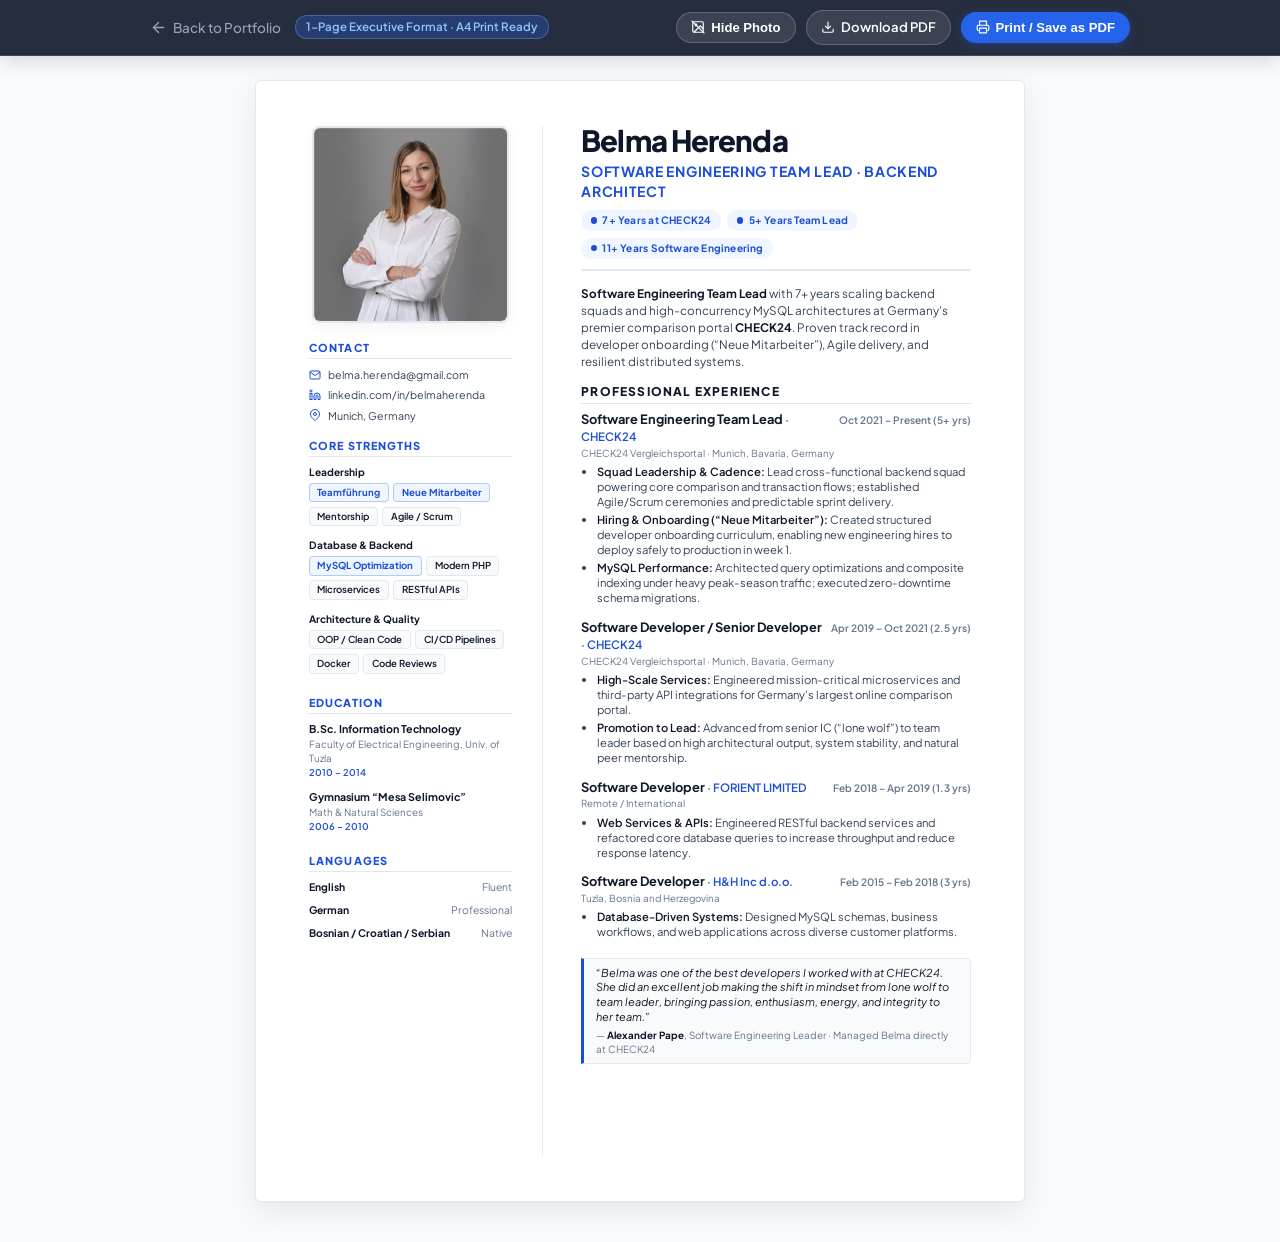
==== cv.html @ 2f2cf9e1 "Initial commit: Belma Herenda portfolio website and printable CV" ====
<!DOCTYPE html>
<html lang="en">
<head>
    <meta charset="UTF-8">
    <meta name="viewport" content="width=device-width, initial-scale=1.0">
    <meta name="keywords" content="Belma Herenda, CV, Resume, Software Engineering Team Lead, Backend Architect, MySQL, PHP, CHECK24, Munich, Teamführung, Neue Mitarbeiter">
    <meta name="description" content="Executive CV of Belma Herenda — Software Engineering Team Lead at CHECK24 in Munich. 11+ years software engineering, 7+ years at CHECK24, 5+ years leading engineering squads.">
    <title>Belma Herenda — Software Engineering Team Lead | CV</title>
    <link rel="preconnect" href="https://fonts.googleapis.com">
    <link rel="preconnect" href="https://fonts.gstatic.com" crossorigin>
    <link href="https://fonts.googleapis.com/css2?family=Plus+Jakarta+Sans:wght@400;500;600;700;800&family=JetBrains+Mono:wght@400;500;600&display=swap" rel="stylesheet">
    <link rel="stylesheet" href="css/cv.css">
    <script>(function(){try{var t=localStorage.getItem('theme');if(t==='dark'||t==='light')document.documentElement.setAttribute('data-theme',t);}catch(e){}})();</script>
</head>
<body>

<!-- Floating Utility Toolbar (Hidden in Print) -->
<nav class="cv-toolbar" aria-label="CV controls">
    <div class="cv-toolbar-wrap">
        <div class="cv-toolbar-left">
            <a class="cv-back-link" href="index.html">
                <svg width="17" height="17" viewBox="0 0 24 24" fill="none" stroke="currentColor" stroke-width="2" stroke-linecap="round" stroke-linejoin="round"><path d="M19 12H5"></path><polyline points="12 19 5 12 12 5"></polyline></svg>
                <span>Back to Portfolio</span>
            </a>
            <span class="cv-toolbar-badge">1-Page Executive Format &middot; A4 Print Ready</span>
        </div>
        <div class="cv-toolbar-actions">
            <button class="cv-tool-btn cv-btn-toggle" id="cv-toggle-photo-btn" type="button" title="Toggle photo visibility">
                <svg width="14" height="14" viewBox="0 0 24 24" fill="none" stroke="currentColor" stroke-width="2"><line x1="1" y1="1" x2="23" y2="23"></line><rect x="3" y="3" width="18" height="18" rx="2" ry="2"></rect><circle cx="8.5" cy="8.5" r="1.5"></circle><polyline points="21 15 16 10 5 21"></polyline></svg>
                <span>Hide Photo</span>
            </button>
            <a class="cv-tool-btn cv-btn-toggle" href="Belma.Herenda-Executive.pdf" download="Belma.Herenda-CV.pdf" title="Download 1-page executive PDF resume">
                <svg width="14" height="14" viewBox="0 0 24 24" fill="none" stroke="currentColor" stroke-width="2"><path d="M21 15v4a2 2 0 0 1-2 2H5a2 2 0 0 1-2-2v-4"></path><polyline points="7 10 12 15 17 10"></polyline><line x1="12" y1="15" x2="12" y2="3"></line></svg>
                <span>Download PDF</span>
            </a>
            <button class="cv-tool-btn cv-btn-print" id="cv-print-btn" type="button" title="Print or Save as PDF (Cmd+P / Ctrl+P)">
                <svg width="14" height="14" viewBox="0 0 24 24" fill="none" stroke="currentColor" stroke-width="2" stroke-linecap="round" stroke-linejoin="round"><polyline points="6 9 6 2 18 2 18 9"></polyline><path d="M6 18H4a2 2 0 0 1-2-2v-5a2 2 0 0 1 2-2h16a2 2 0 0 1 2 2v5a2 2 0 0 1-2 2h-2"></path><rect x="6" y="14" width="12" height="8"></rect></svg>
                <span>Print / Save as PDF</span>
            </button>
        </div>
    </div>
</nav>

<div class="cv-container">
    <main class="cv-sheet">

        <!-- ==========================================
             LEFT SIDEBAR: Photo, Contacts, Skills, Edu
             ========================================== -->
        <aside class="cv-sidebar">

            <div class="cv-photo-wrap">
                <img class="cv-avatar" src="i/belma-cv.jpg" alt="Belma Herenda" width="160" height="160">
            </div>

            <!-- Contacts -->
            <div class="cv-side-block">
                <div class="cv-side-title">Contact</div>
                <div class="cv-side-contact">
                    <span class="cv-side-contact-item">
                        <svg width="12" height="12" viewBox="0 0 24 24" fill="none" stroke="currentColor" stroke-width="2"><path d="M4 4h16c1.1 0 2 .9 2 2v12c0 1.1-.9 2-2 2H4c-1.1 0-2-.9-2-2V6c0-1.1.9-2 2-2z"></path><polyline points="22,6 12,13 2,6"></polyline></svg>
                        <a href="mailto:belma.herenda@gmail.com">belma.herenda@gmail.com</a>
                    </span>
                    <span class="cv-side-contact-item">
                        <svg width="12" height="12" viewBox="0 0 24 24" fill="none" stroke="currentColor" stroke-width="2"><path d="M16 8a6 6 0 0 1 6 6v7h-4v-7a2 2 0 0 0-2-2 2 2 0 0 0-2 2v7h-4v-7a6 6 0 0 1 6-6z"></path><rect x="2" y="9" width="4" height="12"></rect><circle cx="4" cy="4" r="2"></circle></svg>
                        <a href="https://www.linkedin.com/in/belmaherenda" target="_blank" rel="noopener">linkedin.com/in/belmaherenda</a>
                    </span>
                    <span class="cv-side-contact-item">
                        <svg width="12" height="12" viewBox="0 0 24 24" fill="none" stroke="currentColor" stroke-width="2"><path d="M21 10c0 7-9 13-9 13s-9-6-9-13a9 9 0 0 1 18 0z"></path><circle cx="12" cy="10" r="3"></circle></svg>
                        <span>Munich, Germany</span>
                    </span>
                </div>
            </div>

            <!-- Skills Matrix -->
            <div class="cv-side-block">
                <div class="cv-side-title">Core Strengths</div>
                
                <div class="cv-skill-tag-group">
                    <span class="cv-skill-tag-label">Leadership</span>
                    <div class="cv-tags-wrap">
                        <span class="cv-tag cv-tag-highlight">Teamführung</span>
                        <span class="cv-tag cv-tag-highlight">Neue Mitarbeiter</span>
                        <span class="cv-tag">Mentorship</span>
                        <span class="cv-tag">Agile / Scrum</span>
                    </div>
                </div>

                <div class="cv-skill-tag-group">
                    <span class="cv-skill-tag-label">Database &amp; Backend</span>
                    <div class="cv-tags-wrap">
                        <span class="cv-tag cv-tag-highlight">MySQL Optimization</span>
                        <span class="cv-tag">Modern PHP</span>
                        <span class="cv-tag">Microservices</span>
                        <span class="cv-tag">RESTful APIs</span>
                    </div>
                </div>

                <div class="cv-skill-tag-group">
                    <span class="cv-skill-tag-label">Architecture &amp; Quality</span>
                    <div class="cv-tags-wrap">
                        <span class="cv-tag">OOP / Clean Code</span>
                        <span class="cv-tag">CI/CD Pipelines</span>
                        <span class="cv-tag">Docker</span>
                        <span class="cv-tag">Code Reviews</span>
                    </div>
                </div>
            </div>

            <!-- Education -->
            <div class="cv-side-block">
                <div class="cv-side-title">Education</div>
                <div class="cv-side-edu-item">
                    <div class="cv-side-edu-degree">B.Sc. Information Technology</div>
                    <div class="cv-side-edu-school">Faculty of Electrical Engineering, Univ. of Tuzla</div>
                    <div class="cv-side-edu-date">2010 &ndash; 2014</div>
                </div>
                <div class="cv-side-edu-item">
                    <div class="cv-side-edu-degree">Gymnasium &ldquo;Mesa Selimovic&rdquo;</div>
                    <div class="cv-side-edu-school">Math &amp; Natural Sciences</div>
                    <div class="cv-side-edu-date">2006 &ndash; 2010</div>
                </div>
            </div>

            <!-- Languages -->
            <div class="cv-side-block">
                <div class="cv-side-title">Languages</div>
                <div class="cv-side-lang-row">
                    <span class="cv-side-lang-name">English</span>
                    <span class="cv-side-lang-level">Fluent</span>
                </div>
                <div class="cv-side-lang-row">
                    <span class="cv-side-lang-name">German</span>
                    <span class="cv-side-lang-level">Professional</span>
                </div>
                <div class="cv-side-lang-row">
                    <span class="cv-side-lang-name">Bosnian / Croatian / Serbian</span>
                    <span class="cv-side-lang-level">Native</span>
                </div>
            </div>

        </aside>

        <!-- ==========================================
             RIGHT MAIN COLUMN: Impact, Roles, Endorsement
             ========================================== -->
        <section class="cv-main">

            <!-- Hero Header -->
            <header class="cv-hero-head">
                <h1 class="cv-name">Belma Herenda</h1>
                <div class="cv-title">Software Engineering Team Lead &middot; Backend Architect</div>
                
                <!-- Instant Visual Scannable Stat Chips -->
                <div class="cv-fast-stats">
                    <span class="cv-stat-chip">
                        <span class="cv-stat-chip-dot"></span>
                        7+ Years at CHECK24
                    </span>
                    <span class="cv-stat-chip">
                        <span class="cv-stat-chip-dot"></span>
                        5+ Years Team Lead
                    </span>
                    <span class="cv-stat-chip">
                        <span class="cv-stat-chip-dot"></span>
                        11+ Years Software Engineering
                    </span>
                </div>
            </header>

            <!-- Sharp 2-Line Executive Summary -->
            <div class="cv-summary">
                <strong>Software Engineering Team Lead</strong> with 7+ years scaling backend squads and high-concurrency MySQL architectures at Germany's premier comparison portal <strong>CHECK24</strong>. Proven track record in developer onboarding (&ldquo;Neue Mitarbeiter&rdquo;), Agile delivery, and resilient distributed systems.
            </div>

            <!-- Experience -->
            <div>
                <h2 class="cv-main-title">Professional Experience</h2>
                <div class="cv-jobs-list">

                    <!-- Role 1: CHECK24 Team Lead -->
                    <article class="cv-job-entry">
                        <div class="cv-job-top">
                            <div class="cv-job-role-wrap">
                                <span class="cv-job-role">Software Engineering Team Lead</span>
                                <span class="cv-job-company">&middot; CHECK24</span>
                            </div>
                            <span class="cv-job-dates">Oct 2021 &ndash; Present (5+ yrs)</span>
                        </div>
                        <div class="cv-job-location">CHECK24 Vergleichsportal &middot; Munich, Bavaria, Germany</div>
                        <ul class="cv-job-points">
                            <li><strong>Squad Leadership &amp; Cadence:</strong> Lead cross-functional backend squad powering core comparison and transaction flows; established Agile/Scrum ceremonies and predictable sprint delivery.</li>
                            <li><strong>Hiring &amp; Onboarding (&ldquo;Neue Mitarbeiter&rdquo;):</strong> Created structured developer onboarding curriculum, enabling new engineering hires to deploy safely to production in week 1.</li>
                            <li><strong>MySQL Performance:</strong> Architected query optimizations and composite indexing under heavy peak-season traffic; executed zero-downtime schema migrations.</li>
                        </ul>
                    </article>

                    <!-- Role 2: CHECK24 Senior Developer -->
                    <article class="cv-job-entry">
                        <div class="cv-job-top">
                            <div class="cv-job-role-wrap">
                                <span class="cv-job-role">Software Developer / Senior Developer</span>
                                <span class="cv-job-company">&middot; CHECK24</span>
                            </div>
                            <span class="cv-job-dates">Apr 2019 &ndash; Oct 2021 (2.5 yrs)</span>
                        </div>
                        <div class="cv-job-location">CHECK24 Vergleichsportal &middot; Munich, Bavaria, Germany</div>
                        <ul class="cv-job-points">
                            <li><strong>High-Scale Services:</strong> Engineered mission-critical microservices and third-party API integrations for Germany's largest online comparison portal.</li>
                            <li><strong>Promotion to Lead:</strong> Advanced from senior IC (&ldquo;lone wolf&rdquo;) to team leader based on high architectural output, system stability, and natural peer mentorship.</li>
                        </ul>
                    </article>

                    <!-- Role 3: FORIENT LIMITED -->
                    <article class="cv-job-entry">
                        <div class="cv-job-top">
                            <div class="cv-job-role-wrap">
                                <span class="cv-job-role">Software Developer</span>
                                <span class="cv-job-company">&middot; FORIENT LIMITED</span>
                            </div>
                            <span class="cv-job-dates">Feb 2018 &ndash; Apr 2019 (1.3 yrs)</span>
                        </div>
                        <div class="cv-job-location">Remote / International</div>
                        <ul class="cv-job-points">
                            <li><strong>Web Services &amp; APIs:</strong> Engineered RESTful backend services and refactored core database queries to increase throughput and reduce response latency.</li>
                        </ul>
                    </article>

                    <!-- Role 4: H&H Inc d.o.o. -->
                    <article class="cv-job-entry">
                        <div class="cv-job-top">
                            <div class="cv-job-role-wrap">
                                <span class="cv-job-role">Software Developer</span>
                                <span class="cv-job-company">&middot; H&amp;H Inc d.o.o.</span>
                            </div>
                            <span class="cv-job-dates">Feb 2015 &ndash; Feb 2018 (3 yrs)</span>
                        </div>
                        <div class="cv-job-location">Tuzla, Bosnia and Herzegovina</div>
                        <ul class="cv-job-points">
                            <li><strong>Database-Driven Systems:</strong> Designed MySQL schemas, business workflows, and web applications across diverse customer platforms.</li>
                        </ul>
                    </article>

                </div>
            </div>

            <!-- Standout Endorsement Card -->
            <div class="cv-quote-card">
                <div class="cv-quote-text">
                    &ldquo;Belma was one of the best developers I worked with at CHECK24. She did an excellent job making the shift in mindset from lone wolf to team leader, bringing passion, enthusiasm, energy, and integrity to her team.&rdquo;
                </div>
                <div class="cv-quote-author">
                    &mdash; <strong>Alexander Pape</strong>, Software Engineering Leader &middot; Managed Belma directly at CHECK24
                </div>
            </div>

        </section>

    </main>
</div>

<script src="js/theme.js"></script>
<script src="js/cv.js"></script>
</body>
</html>
---- css/cv.css ----
/* Belma Herenda — Modern Executive CV Stylesheet (High Scannability & Air) */
:root {
  color-scheme: light;
  --cv-bg: #f8fafc;
  --cv-paper: #ffffff;
  --cv-sidebar-bg: #f8fafc;
  --cv-text: #0f172a;
  --cv-body: #334155;
  --cv-muted: #64748b;
  --cv-faint: #cbd5e1;
  --cv-border: #e2e8f0;
  --cv-primary: #1d4ed8;
  --cv-primary-subtle: #eff6ff;
  --cv-accent: #4f46e5;
  --cv-tag-bg: #ffffff;
  --cv-tag-border: #cbd5e1;
  --font-sans: 'Plus Jakarta Sans', system-ui, -apple-system, BlinkMacSystemFont, 'Segoe UI', Roboto, sans-serif;
  --font-mono: 'JetBrains Mono', ui-monospace, SFMono-Regular, monospace;
}

:root[data-theme="dark"] {
  color-scheme: dark;
  --cv-bg: #090d16;
  --cv-paper: #111827;
  --cv-sidebar-bg: #0f172a;
  --cv-text: #f8fafc;
  --cv-body: #cbd5e1;
  --cv-muted: #94a3b8;
  --cv-faint: #334155;
  --cv-border: #1f293d;
  --cv-primary: #3b82f6;
  --cv-primary-subtle: rgba(59, 130, 246, 0.15);
  --cv-accent: #6366f1;
  --cv-tag-bg: #1e293b;
  --cv-tag-border: #334155;
}

@media (prefers-color-scheme: dark) {
  :root:not([data-theme="light"]) {
    color-scheme: dark;
    --cv-bg: #090d16;
    --cv-paper: #111827;
    --cv-sidebar-bg: #0f172a;
    --cv-text: #f8fafc;
    --cv-body: #cbd5e1;
    --cv-muted: #94a3b8;
    --cv-faint: #334155;
    --cv-border: #1f293d;
    --cv-primary: #3b82f6;
    --cv-primary-subtle: rgba(59, 130, 246, 0.15);
    --cv-accent: #6366f1;
    --cv-tag-bg: #1e293b;
    --cv-tag-border: #334155;
  }
}

*, *::before, *::after {
  box-sizing: border-box;
  margin: 0;
  padding: 0;
}

body {
  background-color: var(--cv-bg);
  color: var(--cv-body);
  font-family: var(--font-sans);
  font-size: 9.2pt;
  line-height: 1.42;
  -webkit-font-smoothing: antialiased;
  -moz-osx-font-smoothing: grayscale;
  padding-bottom: 40px;
}

a {
  color: inherit;
  text-decoration: none;
}

/* Floating Utility Toolbar (Screen Only) */
.cv-toolbar {
  position: sticky;
  top: 0;
  z-index: 1000;
  background: rgba(15, 23, 42, 0.9);
  backdrop-filter: blur(14px);
  -webkit-backdrop-filter: blur(14px);
  color: #ffffff;
  border-bottom: 1px solid rgba(255, 255, 255, 0.12);
  padding: 10px 24px;
  box-shadow: 0 4px 20px rgba(0, 0, 0, 0.15);
}

.cv-toolbar-wrap {
  max-width: 980px;
  margin: 0 auto;
  display: flex;
  align-items: center;
  justify-content: space-between;
  gap: 16px;
  flex-wrap: wrap;
}

.cv-toolbar-left {
  display: flex;
  align-items: center;
  gap: 14px;
}

.cv-back-link {
  display: inline-flex;
  align-items: center;
  gap: 6px;
  color: #94a3b8;
  font-size: 0.85rem;
  font-weight: 500;
  transition: color 0.2s ease;
}

.cv-back-link:hover {
  color: #ffffff;
}

.cv-toolbar-badge {
  font-size: 0.72rem;
  font-weight: 600;
  padding: 3px 10px;
  background: rgba(37, 99, 235, 0.3);
  color: #93c5fd;
  border-radius: 9999px;
  border: 1px solid rgba(147, 197, 253, 0.3);
}

.cv-toolbar-actions {
  display: flex;
  align-items: center;
  gap: 10px;
}

.cv-tool-btn {
  display: inline-flex;
  align-items: center;
  gap: 6px;
  padding: 7px 14px;
  font-size: 0.82rem;
  font-weight: 600;
  border-radius: 9999px;
  cursor: pointer;
  transition: all 0.2s ease;
  border: 1px solid transparent;
}

.cv-btn-print {
  background: #2563eb;
  color: #ffffff;
  box-shadow: 0 2px 8px rgba(37, 99, 235, 0.35);
}

.cv-btn-print:hover {
  background: #1d4ed8;
  transform: translateY(-1px);
}

.cv-btn-toggle {
  background: rgba(255, 255, 255, 0.1);
  color: #ffffff;
  border-color: rgba(255, 255, 255, 0.2);
}

.cv-btn-toggle:hover {
  background: rgba(255, 255, 255, 0.2);
}

/* Printable Sheet Container */
.cv-container {
  max-width: 210mm;
  margin: 24px auto 0;
  padding: 0 12px;
}

.cv-sheet {
  background: var(--cv-paper);
  color: var(--cv-text);
  border: 1px solid var(--cv-border);
  box-shadow: 0 10px 30px rgba(0, 0, 0, 0.08);
  border-radius: 6px;
  padding: 12mm 14mm;
  min-height: 297mm;
  display: grid;
  grid-template-columns: 62mm 1fr;
  gap: 10mm;
  position: relative;
}

body.hide-photo .cv-photo-wrap {
  display: none !important;
}

/* LEFT SIDEBAR (Airy, structured metadata) */
.cv-sidebar {
  border-right: 1px solid var(--cv-border);
  padding-right: 8mm;
  display: flex;
  flex-direction: column;
  gap: 11pt;
}

.cv-photo-wrap {
  display: flex;
  justify-content: center;
  margin-bottom: 2pt;
}

.cv-avatar {
  width: 52mm;
  height: 52mm;
  border-radius: 8px;
  object-fit: cover;
  border: 1.5pt solid var(--cv-border);
  box-shadow: 0 4px 12px rgba(0, 0, 0, 0.05);
  display: block;
}

.cv-side-block {
  display: flex;
  flex-direction: column;
  gap: 4pt;
}

.cv-side-title {
  font-size: 8.2pt;
  font-weight: 800;
  text-transform: uppercase;
  letter-spacing: 0.1em;
  color: var(--cv-primary);
  border-bottom: 1pt solid var(--cv-border);
  padding-bottom: 2pt;
  margin-bottom: 2pt;
}

/* Contacts */
.cv-side-contact {
  display: flex;
  flex-direction: column;
  gap: 4pt;
  font-size: 8pt;
  color: var(--cv-body);
}

.cv-side-contact-item {
  display: flex;
  align-items: center;
  gap: 5pt;
  word-break: break-all;
}

.cv-side-contact-item svg {
  color: var(--cv-primary);
  flex-shrink: 0;
}

.cv-side-contact-item a:hover {
  color: var(--cv-primary);
  text-decoration: underline;
}

/* Skills Badges / Pills */
.cv-skill-tag-group {
  margin-bottom: 5pt;
}

.cv-skill-tag-label {
  font-size: 7.6pt;
  font-weight: 700;
  color: var(--cv-text);
  margin-bottom: 2.5pt;
  display: block;
}

.cv-tags-wrap {
  display: flex;
  flex-wrap: wrap;
  gap: 3.5pt;
}

.cv-tag {
  font-size: 7.2pt;
  font-weight: 600;
  padding: 1.5pt 5.5pt;
  background: var(--cv-sidebar-bg);
  color: var(--cv-text);
  border: 0.75pt solid var(--cv-border);
  border-radius: 3pt;
}

.cv-tag-highlight {
  background: var(--cv-primary-subtle);
  color: var(--cv-primary);
  border-color: rgba(37, 99, 235, 0.3);
  font-weight: 700;
}

/* Sidebar Education */
.cv-side-edu-item {
  display: flex;
  flex-direction: column;
  gap: 1pt;
  margin-bottom: 4pt;
}

.cv-side-edu-degree {
  font-size: 8pt;
  font-weight: 700;
  color: var(--cv-text);
  line-height: 1.25;
}

.cv-side-edu-school {
  font-size: 7.4pt;
  color: var(--cv-muted);
}

.cv-side-edu-date {
  font-size: 7pt;
  font-weight: 600;
  color: var(--cv-primary);
}

/* Sidebar Languages */
.cv-side-lang-row {
  display: flex;
  justify-content: space-between;
  align-items: center;
  font-size: 7.8pt;
  margin-bottom: 2pt;
}

.cv-side-lang-name {
  font-weight: 700;
  color: var(--cv-text);
}

.cv-side-lang-level {
  color: var(--cv-muted);
}

/* RIGHT MAIN COLUMN (Airy, impactful, high scan-speed) */
.cv-main {
  display: flex;
  flex-direction: column;
  gap: 10pt;
}

/* Header & Stat Chips */
.cv-hero-head {
  display: flex;
  flex-direction: column;
  gap: 4pt;
  border-bottom: 1.5pt solid var(--cv-border);
  padding-bottom: 8pt;
}

.cv-name {
  font-size: 22pt;
  font-weight: 800;
  color: var(--cv-text);
  letter-spacing: -0.03em;
  line-height: 1.05;
}

.cv-title {
  font-size: 10.5pt;
  font-weight: 700;
  color: var(--cv-primary);
  text-transform: uppercase;
  letter-spacing: 0.05em;
}

.cv-fast-stats {
  display: flex;
  flex-wrap: wrap;
  gap: 5pt;
  margin-top: 2pt;
}

.cv-stat-chip {
  display: inline-flex;
  align-items: center;
  gap: 4pt;
  padding: 2.5pt 7pt;
  background: var(--cv-primary-subtle);
  color: var(--cv-primary);
  border-radius: 9999px;
  font-size: 7.6pt;
  font-weight: 700;
  letter-spacing: 0.02em;
}

.cv-stat-chip-dot {
  width: 5pt;
  height: 5pt;
  background: var(--cv-primary);
  border-radius: 50%;
}

/* Sharp Summary */
.cv-summary {
  font-size: 8.8pt;
  color: var(--cv-body);
  line-height: 1.45;
}

.cv-summary strong {
  color: var(--cv-text);
}

/* Section Titles in Main Column */
.cv-main-title {
  font-size: 9pt;
  font-weight: 800;
  text-transform: uppercase;
  letter-spacing: 0.1em;
  color: var(--cv-text);
  border-bottom: 1pt solid var(--cv-border);
  padding-bottom: 2.5pt;
  margin-bottom: 5pt;
}

/* Jobs / Experience */
.cv-jobs-list {
  display: flex;
  flex-direction: column;
  gap: 8pt;
}

.cv-job-entry {
  break-inside: avoid;
  page-break-inside: avoid;
}

.cv-job-top {
  display: flex;
  justify-content: space-between;
  align-items: baseline;
  gap: 6pt;
  margin-bottom: 1pt;
}

.cv-job-role {
  font-size: 9.6pt;
  font-weight: 700;
  color: var(--cv-text);
  line-height: 1.2;
}

.cv-job-company {
  font-size: 8.6pt;
  font-weight: 600;
  color: var(--cv-primary);
}

.cv-job-dates {
  font-size: 7.6pt;
  font-weight: 600;
  color: var(--cv-muted);
  text-align: right;
  white-space: nowrap;
}

.cv-job-location {
  font-size: 7.3pt;
  color: var(--cv-muted);
  margin-bottom: 2.5pt;
}

.cv-job-points {
  padding-left: 12pt;
  list-style-type: disc;
}

.cv-job-points li {
  font-size: 8.4pt;
  color: var(--cv-body);
  line-height: 1.35;
  margin-bottom: 2pt;
}

.cv-job-points li strong {
  color: var(--cv-text);
  font-weight: 600;
}

/* Recommendation Highlight Quote */
.cv-quote-card {
  background: var(--cv-sidebar-bg);
  border: 1px solid var(--cv-border);
  border-left: 2.5pt solid var(--cv-primary);
  border-radius: 0 4pt 4pt 0;
  padding: 5pt 9pt;
  margin-top: 2pt;
  break-inside: avoid;
  page-break-inside: avoid;
}

.cv-quote-text {
  font-size: 8.2pt;
  font-style: italic;
  color: var(--cv-text);
  line-height: 1.35;
  margin-bottom: 2.5pt;
}

.cv-quote-author {
  font-size: 7.4pt;
  color: var(--cv-muted);
}

.cv-quote-author strong {
  color: var(--cv-text);
}

/* Responsive (Mobile/Tablet Screen View) */
@media (max-width: 768px) {
  .cv-sheet {
    grid-template-columns: 1fr;
    gap: 20px;
    padding: 24px 20px;
  }
  .cv-sidebar {
    border-right: none;
    border-bottom: 1px solid var(--cv-border);
    padding-right: 0;
    padding-bottom: 20px;
  }
}

/* =========================================================================
   PRINT STYLES: Precision 1-Page A4 Laser Output
   ========================================================================= */
@page {
  size: A4 portrait;
  margin: 8mm 10mm 8mm 10mm;
}

@media print {
  html, body {
    background: #ffffff !important;
    color: #0f172a !important;
    padding: 0 !important;
    margin: 0 !important;
    font-size: 8.8pt !important;
    line-height: 1.34 !important;
  }

  .cv-toolbar {
    display: none !important;
  }

  .cv-container {
    max-width: 100% !important;
    width: 100% !important;
    margin: 0 !important;
    padding: 0 !important;
  }

  .cv-sheet {
    background: #ffffff !important;
    color: #0f172a !important;
    border: none !important;
    box-shadow: none !important;
    padding: 0 !important;
    margin: 0 !important;
    min-height: 0 !important;
    border-radius: 0 !important;
    display: grid !important;
    grid-template-columns: 58mm 1fr !important;
    gap: 8mm !important;
  }

  .cv-sidebar {
    border-right: 1pt solid #cbd5e1 !important;
    padding-right: 6mm !important;
    gap: 9pt !important;
  }

  .cv-avatar {
    width: 48mm !important;
    height: 48mm !important;
    border: 1pt solid #cbd5e1 !important;
    box-shadow: none !important;
  }

  .cv-main {
    gap: 8pt !important;
  }

  .cv-name {
    color: #0f172a !important;
    font-size: 20pt !important;
  }

  .cv-title {
    color: #1d4ed8 !important;
    font-size: 9.8pt !important;
  }

  .cv-stat-chip {
    background: #eff6ff !important;
    color: #1d4ed8 !important;
    border: 0.5pt solid #bfdbfe !important;
  }

  .cv-side-title,
  .cv-main-title {
    color: #0f172a !important;
    border-bottom: 1pt solid #cbd5e1 !important;
  }

  .cv-job-entry,
  .cv-quote-card,
  .cv-sidebar {
    page-break-inside: avoid !important;
    break-inside: avoid !important;
  }

  .cv-job-role {
    color: #0f172a !important;
    font-size: 9.2pt !important;
  }

  .cv-job-company {
    color: #1d4ed8 !important;
    font-size: 8.4pt !important;
  }

  .cv-quote-card {
    background: #f8fafc !important;
    border-left: 2.5pt solid #1d4ed8 !important;
  }

  .cv-job-points li {
    font-size: 8.2pt !important;
    line-height: 1.3 !important;
    margin-bottom: 1.5pt !important;
  }

  * {
    -webkit-print-color-adjust: exact !important;
    print-color-adjust: exact !important;
  }
}
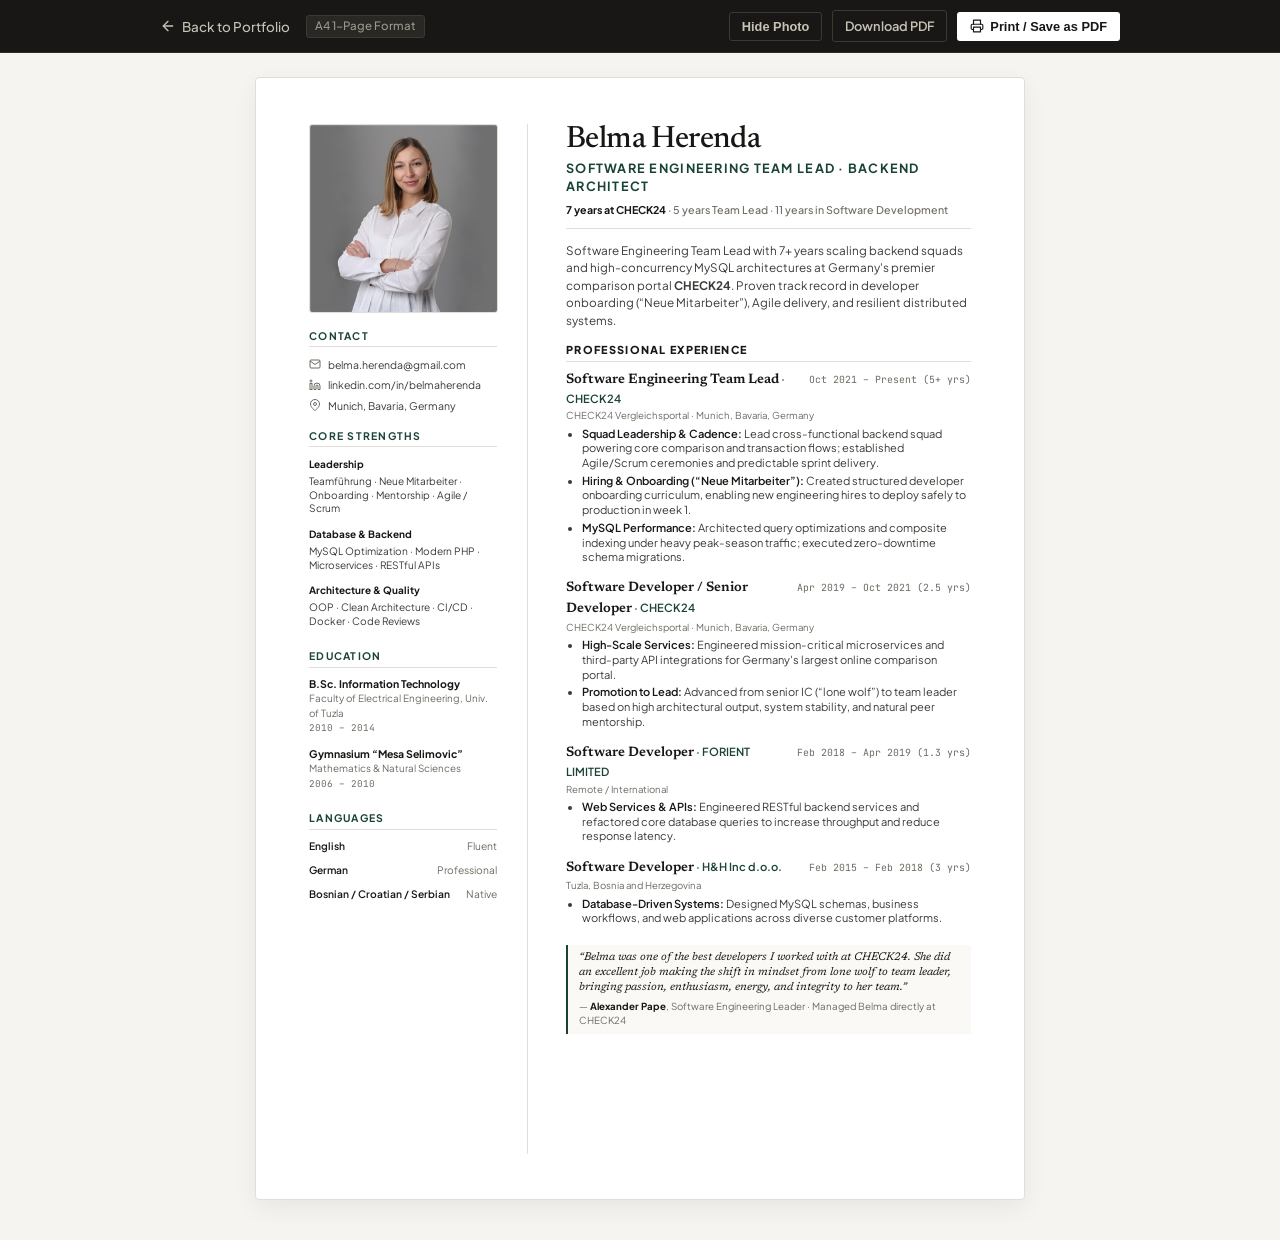
==== commit 79bb3ec3: "Refine design: remove AI tropes, adopt calm Swiss/editorial typography and restrained palette" ====
--- a/cv.html
+++ b/cv.html
@@ -3,12 +3,12 @@
 <head>
     <meta charset="UTF-8">
     <meta name="viewport" content="width=device-width, initial-scale=1.0">
-    <meta name="keywords" content="Belma Herenda, CV, Resume, Software Engineering Team Lead, Backend Architect, MySQL, PHP, CHECK24, Munich, Teamführung, Neue Mitarbeiter">
-    <meta name="description" content="Executive CV of Belma Herenda — Software Engineering Team Lead at CHECK24 in Munich. 11+ years software engineering, 7+ years at CHECK24, 5+ years leading engineering squads.">
+    <meta name="keywords" content="Belma Herenda, CV, Resume, Software Engineering Team Lead, Backend Architect, MySQL, CHECK24, Munich">
+    <meta name="description" content="Curriculum Vitae of Belma Herenda — Software Engineering Team Lead at CHECK24 in Munich. 11 years software engineering, 7 years at CHECK24, 5 years leading teams.">
     <title>Belma Herenda — Software Engineering Team Lead | CV</title>
     <link rel="preconnect" href="https://fonts.googleapis.com">
     <link rel="preconnect" href="https://fonts.gstatic.com" crossorigin>
-    <link href="https://fonts.googleapis.com/css2?family=Plus+Jakarta+Sans:wght@400;500;600;700;800&family=JetBrains+Mono:wght@400;500;600&display=swap" rel="stylesheet">
+    <link href="https://fonts.googleapis.com/css2?family=Newsreader:ital,opsz,wght@0,6..72,400;0,6..72,500;0,6..72,600;1,6..72,400&family=Plus+Jakarta+Sans:wght@400;500;600;700&family=JetBrains+Mono:wght@400;500&display=swap" rel="stylesheet">
     <link rel="stylesheet" href="css/cv.css">
     <script>(function(){try{var t=localStorage.getItem('theme');if(t==='dark'||t==='light')document.documentElement.setAttribute('data-theme',t);}catch(e){}})();</script>
 </head>
@@ -19,21 +19,19 @@
     <div class="cv-toolbar-wrap">
         <div class="cv-toolbar-left">
             <a class="cv-back-link" href="index.html">
-                <svg width="17" height="17" viewBox="0 0 24 24" fill="none" stroke="currentColor" stroke-width="2" stroke-linecap="round" stroke-linejoin="round"><path d="M19 12H5"></path><polyline points="12 19 5 12 12 5"></polyline></svg>
+                <svg width="16" height="16" viewBox="0 0 24 24" fill="none" stroke="currentColor" stroke-width="2" stroke-linecap="round" stroke-linejoin="round"><path d="M19 12H5"></path><polyline points="12 19 5 12 12 5"></polyline></svg>
                 <span>Back to Portfolio</span>
             </a>
-            <span class="cv-toolbar-badge">1-Page Executive Format &middot; A4 Print Ready</span>
+            <span class="cv-toolbar-badge">A4 1-Page Format</span>
         </div>
         <div class="cv-toolbar-actions">
             <button class="cv-tool-btn cv-btn-toggle" id="cv-toggle-photo-btn" type="button" title="Toggle photo visibility">
-                <svg width="14" height="14" viewBox="0 0 24 24" fill="none" stroke="currentColor" stroke-width="2"><line x1="1" y1="1" x2="23" y2="23"></line><rect x="3" y="3" width="18" height="18" rx="2" ry="2"></rect><circle cx="8.5" cy="8.5" r="1.5"></circle><polyline points="21 15 16 10 5 21"></polyline></svg>
                 <span>Hide Photo</span>
             </button>
-            <a class="cv-tool-btn cv-btn-toggle" href="Belma.Herenda-Executive.pdf" download="Belma.Herenda-CV.pdf" title="Download 1-page executive PDF resume">
-                <svg width="14" height="14" viewBox="0 0 24 24" fill="none" stroke="currentColor" stroke-width="2"><path d="M21 15v4a2 2 0 0 1-2 2H5a2 2 0 0 1-2-2v-4"></path><polyline points="7 10 12 15 17 10"></polyline><line x1="12" y1="15" x2="12" y2="3"></line></svg>
+            <a class="cv-tool-btn cv-btn-toggle" href="Belma.Herenda-Executive.pdf" download="Belma.Herenda-CV.pdf" title="Download PDF">
                 <span>Download PDF</span>
             </a>
-            <button class="cv-tool-btn cv-btn-print" id="cv-print-btn" type="button" title="Print or Save as PDF (Cmd+P / Ctrl+P)">
+            <button class="cv-tool-btn cv-btn-print" id="cv-print-btn" type="button" title="Print (Cmd+P / Ctrl+P)">
                 <svg width="14" height="14" viewBox="0 0 24 24" fill="none" stroke="currentColor" stroke-width="2" stroke-linecap="round" stroke-linejoin="round"><polyline points="6 9 6 2 18 2 18 9"></polyline><path d="M6 18H4a2 2 0 0 1-2-2v-5a2 2 0 0 1 2-2h16a2 2 0 0 1 2 2v5a2 2 0 0 1-2 2h-2"></path><rect x="6" y="14" width="12" height="8"></rect></svg>
                 <span>Print / Save as PDF</span>
             </button>
@@ -44,16 +42,14 @@
 <div class="cv-container">
     <main class="cv-sheet">
 
-        <!-- ==========================================
-             LEFT SIDEBAR: Photo, Contacts, Skills, Edu
-             ========================================== -->
+        <!-- LEFT SIDEBAR -->
         <aside class="cv-sidebar">
 
             <div class="cv-photo-wrap">
                 <img class="cv-avatar" src="i/belma-cv.jpg" alt="Belma Herenda" width="160" height="160">
             </div>
 
-            <!-- Contacts -->
+            <!-- Contact -->
             <div class="cv-side-block">
                 <div class="cv-side-title">Contact</div>
                 <div class="cv-side-contact">
@@ -67,43 +63,28 @@
                     </span>
                     <span class="cv-side-contact-item">
                         <svg width="12" height="12" viewBox="0 0 24 24" fill="none" stroke="currentColor" stroke-width="2"><path d="M21 10c0 7-9 13-9 13s-9-6-9-13a9 9 0 0 1 18 0z"></path><circle cx="12" cy="10" r="3"></circle></svg>
-                        <span>Munich, Germany</span>
+                        <span>Munich, Bavaria, Germany</span>
                     </span>
                 </div>
             </div>
 
-            <!-- Skills Matrix -->
+            <!-- Core Strengths -->
             <div class="cv-side-block">
                 <div class="cv-side-title">Core Strengths</div>
                 
-                <div class="cv-skill-tag-group">
-                    <span class="cv-skill-tag-label">Leadership</span>
-                    <div class="cv-tags-wrap">
-                        <span class="cv-tag cv-tag-highlight">Teamführung</span>
-                        <span class="cv-tag cv-tag-highlight">Neue Mitarbeiter</span>
-                        <span class="cv-tag">Mentorship</span>
-                        <span class="cv-tag">Agile / Scrum</span>
-                    </div>
-                </div>
-
-                <div class="cv-skill-tag-group">
-                    <span class="cv-skill-tag-label">Database &amp; Backend</span>
-                    <div class="cv-tags-wrap">
-                        <span class="cv-tag cv-tag-highlight">MySQL Optimization</span>
-                        <span class="cv-tag">Modern PHP</span>
-                        <span class="cv-tag">Microservices</span>
-                        <span class="cv-tag">RESTful APIs</span>
-                    </div>
-                </div>
-
-                <div class="cv-skill-tag-group">
-                    <span class="cv-skill-tag-label">Architecture &amp; Quality</span>
-                    <div class="cv-tags-wrap">
-                        <span class="cv-tag">OOP / Clean Code</span>
-                        <span class="cv-tag">CI/CD Pipelines</span>
-                        <span class="cv-tag">Docker</span>
-                        <span class="cv-tag">Code Reviews</span>
-                    </div>
+                <div class="cv-skill-group">
+                    <span class="cv-skill-label">Leadership</span>
+                    <div class="cv-skill-text">Teamf&uuml;hrung &middot; Neue Mitarbeiter &middot; Onboarding &middot; Mentorship &middot; Agile / Scrum</div>
+                </div>
+
+                <div class="cv-skill-group">
+                    <span class="cv-skill-label">Database &amp; Backend</span>
+                    <div class="cv-skill-text">MySQL Optimization &middot; Modern PHP &middot; Microservices &middot; RESTful APIs</div>
+                </div>
+
+                <div class="cv-skill-group">
+                    <span class="cv-skill-label">Architecture &amp; Quality</span>
+                    <div class="cv-skill-text">OOP &middot; Clean Architecture &middot; CI/CD &middot; Docker &middot; Code Reviews</div>
                 </div>
             </div>
 
@@ -117,7 +98,7 @@
                 </div>
                 <div class="cv-side-edu-item">
                     <div class="cv-side-edu-degree">Gymnasium &ldquo;Mesa Selimovic&rdquo;</div>
-                    <div class="cv-side-edu-school">Math &amp; Natural Sciences</div>
+                    <div class="cv-side-edu-school">Mathematics &amp; Natural Sciences</div>
                     <div class="cv-side-edu-date">2006 &ndash; 2010</div>
                 </div>
             </div>
@@ -141,36 +122,21 @@
 
         </aside>
 
-        <!-- ==========================================
-             RIGHT MAIN COLUMN: Impact, Roles, Endorsement
-             ========================================== -->
+        <!-- RIGHT MAIN COLUMN -->
         <section class="cv-main">
 
-            <!-- Hero Header -->
+            <!-- Header -->
             <header class="cv-hero-head">
                 <h1 class="cv-name">Belma Herenda</h1>
                 <div class="cv-title">Software Engineering Team Lead &middot; Backend Architect</div>
-                
-                <!-- Instant Visual Scannable Stat Chips -->
-                <div class="cv-fast-stats">
-                    <span class="cv-stat-chip">
-                        <span class="cv-stat-chip-dot"></span>
-                        7+ Years at CHECK24
-                    </span>
-                    <span class="cv-stat-chip">
-                        <span class="cv-stat-chip-dot"></span>
-                        5+ Years Team Lead
-                    </span>
-                    <span class="cv-stat-chip">
-                        <span class="cv-stat-chip-dot"></span>
-                        11+ Years Software Engineering
-                    </span>
+                <div class="cv-cred-line">
+                    <strong>7 years at CHECK24</strong> &middot; 5 years Team Lead &middot; 11 years in Software Development
                 </div>
             </header>
 
-            <!-- Sharp 2-Line Executive Summary -->
+            <!-- Executive Summary -->
             <div class="cv-summary">
-                <strong>Software Engineering Team Lead</strong> with 7+ years scaling backend squads and high-concurrency MySQL architectures at Germany's premier comparison portal <strong>CHECK24</strong>. Proven track record in developer onboarding (&ldquo;Neue Mitarbeiter&rdquo;), Agile delivery, and resilient distributed systems.
+                Software Engineering Team Lead with 7+ years scaling backend squads and high-concurrency MySQL architectures at Germany's premier comparison portal <strong>CHECK24</strong>. Proven track record in developer onboarding (&ldquo;Neue Mitarbeiter&rdquo;), Agile delivery, and resilient distributed systems.
             </div>
 
             <!-- Experience -->
@@ -244,7 +210,7 @@
                 </div>
             </div>
 
-            <!-- Standout Endorsement Card -->
+            <!-- Endorsement Quote -->
             <div class="cv-quote-card">
                 <div class="cv-quote-text">
                     &ldquo;Belma was one of the best developers I worked with at CHECK24. She did an excellent job making the shift in mindset from lone wolf to team leader, bringing passion, enthusiasm, energy, and integrity to her team.&rdquo;
--- a/css/cv.css
+++ b/css/cv.css
@@ -1,56 +1,50 @@
-/* Belma Herenda — Modern Executive CV Stylesheet (High Scannability & Air) */
+/* Belma Herenda — Executive Printable CV Stylesheet
+   Clean, quiet Swiss/editorial design with generous air, crisp hierarchy, and zero AI tropes. */
+
 :root {
   color-scheme: light;
-  --cv-bg: #f8fafc;
+  --cv-bg: #f5f4f0;
   --cv-paper: #ffffff;
-  --cv-sidebar-bg: #f8fafc;
-  --cv-text: #0f172a;
-  --cv-body: #334155;
-  --cv-muted: #64748b;
-  --cv-faint: #cbd5e1;
-  --cv-border: #e2e8f0;
-  --cv-primary: #1d4ed8;
-  --cv-primary-subtle: #eff6ff;
-  --cv-accent: #4f46e5;
-  --cv-tag-bg: #ffffff;
-  --cv-tag-border: #cbd5e1;
-  --font-sans: 'Plus Jakarta Sans', system-ui, -apple-system, BlinkMacSystemFont, 'Segoe UI', Roboto, sans-serif;
-  --font-mono: 'JetBrains Mono', ui-monospace, SFMono-Regular, monospace;
+  --cv-sidebar-bg: #faf9f6;
+  --cv-text: #181715;
+  --cv-body: #3c3a36;
+  --cv-muted: #6e6a62;
+  --cv-faint: #b8b4a9;
+  --cv-border: #e2ded5;
+  --cv-accent: #194336;         /* Alpine spruce */
+  --cv-accent-tint: #edf3f0;
+  --font-serif: 'Newsreader', Georgia, serif;
+  --font-sans: 'Plus Jakarta Sans', system-ui, -apple-system, sans-serif;
+  --font-mono: 'JetBrains Mono', ui-monospace, monospace;
 }
 
 :root[data-theme="dark"] {
   color-scheme: dark;
-  --cv-bg: #090d16;
-  --cv-paper: #111827;
-  --cv-sidebar-bg: #0f172a;
-  --cv-text: #f8fafc;
-  --cv-body: #cbd5e1;
-  --cv-muted: #94a3b8;
-  --cv-faint: #334155;
-  --cv-border: #1f293d;
-  --cv-primary: #3b82f6;
-  --cv-primary-subtle: rgba(59, 130, 246, 0.15);
-  --cv-accent: #6366f1;
-  --cv-tag-bg: #1e293b;
-  --cv-tag-border: #334155;
+  --cv-bg: #11100f;
+  --cv-paper: #1a1917;
+  --cv-sidebar-bg: #151413;
+  --cv-text: #f2eee3;
+  --cv-body: #c7c2b5;
+  --cv-muted: #969183;
+  --cv-faint: #47443e;
+  --cv-border: #2e2b26;
+  --cv-accent: #78a994;
+  --cv-accent-tint: rgba(120, 169, 148, 0.12);
 }
 
 @media (prefers-color-scheme: dark) {
   :root:not([data-theme="light"]) {
     color-scheme: dark;
-    --cv-bg: #090d16;
-    --cv-paper: #111827;
-    --cv-sidebar-bg: #0f172a;
-    --cv-text: #f8fafc;
-    --cv-body: #cbd5e1;
-    --cv-muted: #94a3b8;
-    --cv-faint: #334155;
-    --cv-border: #1f293d;
-    --cv-primary: #3b82f6;
-    --cv-primary-subtle: rgba(59, 130, 246, 0.15);
-    --cv-accent: #6366f1;
-    --cv-tag-bg: #1e293b;
-    --cv-tag-border: #334155;
+    --cv-bg: #11100f;
+    --cv-paper: #1a1917;
+    --cv-sidebar-bg: #151413;
+    --cv-text: #f2eee3;
+    --cv-body: #c7c2b5;
+    --cv-muted: #969183;
+    --cv-faint: #47443e;
+    --cv-border: #2e2b26;
+    --cv-accent: #78a994;
+    --cv-accent-tint: rgba(120, 169, 148, 0.12);
   }
 }
 
@@ -64,8 +58,8 @@
   background-color: var(--cv-bg);
   color: var(--cv-body);
   font-family: var(--font-sans);
-  font-size: 9.2pt;
-  line-height: 1.42;
+  font-size: 9.3pt;
+  line-height: 1.44;
   -webkit-font-smoothing: antialiased;
   -moz-osx-font-smoothing: grayscale;
   padding-bottom: 40px;
@@ -81,17 +75,15 @@
   position: sticky;
   top: 0;
   z-index: 1000;
-  background: rgba(15, 23, 42, 0.9);
-  backdrop-filter: blur(14px);
-  -webkit-backdrop-filter: blur(14px);
-  color: #ffffff;
-  border-bottom: 1px solid rgba(255, 255, 255, 0.12);
+  background: var(--paper, #181715);
+  color: var(--text, #f5f3ec);
+  background-color: #181715;
+  border-bottom: 1px solid #2e2b26;
   padding: 10px 24px;
-  box-shadow: 0 4px 20px rgba(0, 0, 0, 0.15);
 }
 
 .cv-toolbar-wrap {
-  max-width: 980px;
+  max-width: 960px;
   margin: 0 auto;
   display: flex;
   align-items: center;
@@ -103,17 +95,17 @@
 .cv-toolbar-left {
   display: flex;
   align-items: center;
-  gap: 14px;
+  gap: 16px;
 }
 
 .cv-back-link {
   display: inline-flex;
   align-items: center;
   gap: 6px;
-  color: #94a3b8;
-  font-size: 0.85rem;
+  color: #c7c2b5;
+  font-size: 0.84rem;
   font-weight: 500;
-  transition: color 0.2s ease;
+  transition: color 0.15s ease;
 }
 
 .cv-back-link:hover {
@@ -122,12 +114,12 @@
 
 .cv-toolbar-badge {
   font-size: 0.72rem;
-  font-weight: 600;
-  padding: 3px 10px;
-  background: rgba(37, 99, 235, 0.3);
-  color: #93c5fd;
-  border-radius: 9999px;
-  border: 1px solid rgba(147, 197, 253, 0.3);
+  font-weight: 500;
+  padding: 2px 8px;
+  background: #2a2824;
+  color: #9c978b;
+  border-radius: 3px;
+  border: 1px solid #3c3933;
 }
 
 .cv-toolbar-actions {
@@ -140,34 +132,33 @@
   display: inline-flex;
   align-items: center;
   gap: 6px;
-  padding: 7px 14px;
-  font-size: 0.82rem;
+  padding: 6px 12px;
+  font-size: 0.8rem;
   font-weight: 600;
-  border-radius: 9999px;
+  border-radius: 3px;
   cursor: pointer;
-  transition: all 0.2s ease;
+  transition: all 0.15s ease;
   border: 1px solid transparent;
 }
 
 .cv-btn-print {
-  background: #2563eb;
+  background: #ffffff;
+  color: #181715;
+}
+
+.cv-btn-print:hover {
+  background: #eae7df;
+}
+
+.cv-btn-toggle {
+  background: transparent;
+  color: #c7c2b5;
+  border-color: #3c3933;
+}
+
+.cv-btn-toggle:hover {
+  background: #2a2824;
   color: #ffffff;
-  box-shadow: 0 2px 8px rgba(37, 99, 235, 0.35);
-}
-
-.cv-btn-print:hover {
-  background: #1d4ed8;
-  transform: translateY(-1px);
-}
-
-.cv-btn-toggle {
-  background: rgba(255, 255, 255, 0.1);
-  color: #ffffff;
-  border-color: rgba(255, 255, 255, 0.2);
-}
-
-.cv-btn-toggle:hover {
-  background: rgba(255, 255, 255, 0.2);
 }
 
 /* Printable Sheet Container */
@@ -181,12 +172,12 @@
   background: var(--cv-paper);
   color: var(--cv-text);
   border: 1px solid var(--cv-border);
-  box-shadow: 0 10px 30px rgba(0, 0, 0, 0.08);
-  border-radius: 6px;
+  box-shadow: 0 8px 24px rgba(24, 23, 21, 0.06);
+  border-radius: 4px;
   padding: 12mm 14mm;
   min-height: 297mm;
   display: grid;
-  grid-template-columns: 62mm 1fr;
+  grid-template-columns: 58mm 1fr;
   gap: 10mm;
   position: relative;
 }
@@ -195,237 +186,198 @@
   display: none !important;
 }
 
-/* LEFT SIDEBAR (Airy, structured metadata) */
+/* LEFT SIDEBAR */
 .cv-sidebar {
   border-right: 1px solid var(--cv-border);
   padding-right: 8mm;
   display: flex;
   flex-direction: column;
-  gap: 11pt;
+  gap: 12pt;
 }
 
 .cv-photo-wrap {
   display: flex;
   justify-content: center;
+}
+
+.cv-avatar {
+  width: 50mm;
+  height: 50mm;
+  border-radius: 3px;
+  object-fit: cover;
+  border: 1px solid var(--cv-border);
+  display: block;
+}
+
+.cv-side-block {
+  display: flex;
+  flex-direction: column;
+  gap: 5pt;
+}
+
+.cv-side-title {
+  font-family: var(--font-sans);
+  font-size: 7.8pt;
+  font-weight: 700;
+  text-transform: uppercase;
+  letter-spacing: 0.12em;
+  color: var(--cv-accent);
+  border-bottom: 0.75pt solid var(--cv-border);
+  padding-bottom: 2pt;
   margin-bottom: 2pt;
 }
 
-.cv-avatar {
-  width: 52mm;
-  height: 52mm;
-  border-radius: 8px;
-  object-fit: cover;
-  border: 1.5pt solid var(--cv-border);
-  box-shadow: 0 4px 12px rgba(0, 0, 0, 0.05);
-  display: block;
-}
-
-.cv-side-block {
+/* Contact */
+.cv-side-contact {
   display: flex;
   flex-direction: column;
   gap: 4pt;
-}
-
-.cv-side-title {
+  font-size: 7.9pt;
+  color: var(--cv-body);
+}
+
+.cv-side-contact-item {
+  display: flex;
+  align-items: center;
+  gap: 5pt;
+}
+
+.cv-side-contact-item svg {
+  color: var(--cv-muted);
+  flex-shrink: 0;
+}
+
+.cv-side-contact-item a:hover {
+  text-decoration: underline;
+  color: var(--cv-accent);
+}
+
+/* Skills */
+.cv-skill-group {
+  margin-bottom: 4pt;
+}
+
+.cv-skill-label {
+  font-size: 7.5pt;
+  font-weight: 700;
+  color: var(--cv-text);
+  margin-bottom: 2pt;
+  display: block;
+}
+
+.cv-skill-text {
+  font-size: 7.6pt;
+  color: var(--cv-body);
+  line-height: 1.35;
+}
+
+/* Sidebar Education */
+.cv-side-edu-item {
+  display: flex;
+  flex-direction: column;
+  gap: 1pt;
+  margin-bottom: 4pt;
+}
+
+.cv-side-edu-degree {
+  font-size: 7.9pt;
+  font-weight: 700;
+  color: var(--cv-text);
+  line-height: 1.25;
+}
+
+.cv-side-edu-school {
+  font-size: 7.4pt;
+  color: var(--cv-muted);
+}
+
+.cv-side-edu-date {
+  font-family: var(--font-mono);
+  font-size: 7pt;
+  color: var(--cv-muted);
+}
+
+/* Sidebar Languages */
+.cv-side-lang-row {
+  display: flex;
+  justify-content: space-between;
+  font-size: 7.7pt;
+  margin-bottom: 2pt;
+}
+
+.cv-side-lang-name {
+  font-weight: 600;
+  color: var(--cv-text);
+}
+
+.cv-side-lang-level {
+  color: var(--cv-muted);
+}
+
+/* RIGHT MAIN COLUMN */
+.cv-main {
+  display: flex;
+  flex-direction: column;
+  gap: 10pt;
+}
+
+.cv-hero-head {
+  border-bottom: 1px solid var(--cv-border);
+  padding-bottom: 8pt;
+}
+
+.cv-name {
+  font-family: var(--font-serif);
+  font-size: 23pt;
+  font-weight: 500;
+  color: var(--cv-text);
+  line-height: 1.05;
+  letter-spacing: -0.02em;
+  margin-bottom: 2pt;
+}
+
+.cv-title {
+  font-family: var(--font-sans);
+  font-size: 9.5pt;
+  font-weight: 700;
+  text-transform: uppercase;
+  letter-spacing: 0.1em;
+  color: var(--cv-accent);
+  margin-bottom: 5pt;
+}
+
+.cv-cred-line {
+  font-family: var(--font-sans);
+  font-size: 8pt;
+  color: var(--cv-muted);
+  font-weight: 500;
+}
+
+.cv-cred-line strong {
+  color: var(--cv-text);
+}
+
+/* Summary */
+.cv-summary {
+  font-size: 8.8pt;
+  color: var(--cv-body);
+  line-height: 1.48;
+}
+
+/* Section Title */
+.cv-main-title {
+  font-family: var(--font-sans);
   font-size: 8.2pt;
   font-weight: 800;
   text-transform: uppercase;
-  letter-spacing: 0.1em;
-  color: var(--cv-primary);
-  border-bottom: 1pt solid var(--cv-border);
+  letter-spacing: 0.12em;
+  color: var(--cv-text);
+  border-bottom: 0.75pt solid var(--cv-border);
   padding-bottom: 2pt;
-  margin-bottom: 2pt;
-}
-
-/* Contacts */
-.cv-side-contact {
-  display: flex;
-  flex-direction: column;
-  gap: 4pt;
-  font-size: 8pt;
-  color: var(--cv-body);
-}
-
-.cv-side-contact-item {
-  display: flex;
-  align-items: center;
-  gap: 5pt;
-  word-break: break-all;
-}
-
-.cv-side-contact-item svg {
-  color: var(--cv-primary);
-  flex-shrink: 0;
-}
-
-.cv-side-contact-item a:hover {
-  color: var(--cv-primary);
-  text-decoration: underline;
-}
-
-/* Skills Badges / Pills */
-.cv-skill-tag-group {
-  margin-bottom: 5pt;
-}
-
-.cv-skill-tag-label {
-  font-size: 7.6pt;
-  font-weight: 700;
-  color: var(--cv-text);
-  margin-bottom: 2.5pt;
-  display: block;
-}
-
-.cv-tags-wrap {
-  display: flex;
-  flex-wrap: wrap;
-  gap: 3.5pt;
-}
-
-.cv-tag {
-  font-size: 7.2pt;
-  font-weight: 600;
-  padding: 1.5pt 5.5pt;
-  background: var(--cv-sidebar-bg);
-  color: var(--cv-text);
-  border: 0.75pt solid var(--cv-border);
-  border-radius: 3pt;
-}
-
-.cv-tag-highlight {
-  background: var(--cv-primary-subtle);
-  color: var(--cv-primary);
-  border-color: rgba(37, 99, 235, 0.3);
-  font-weight: 700;
-}
-
-/* Sidebar Education */
-.cv-side-edu-item {
-  display: flex;
-  flex-direction: column;
-  gap: 1pt;
-  margin-bottom: 4pt;
-}
-
-.cv-side-edu-degree {
-  font-size: 8pt;
-  font-weight: 700;
-  color: var(--cv-text);
-  line-height: 1.25;
-}
-
-.cv-side-edu-school {
-  font-size: 7.4pt;
-  color: var(--cv-muted);
-}
-
-.cv-side-edu-date {
-  font-size: 7pt;
-  font-weight: 600;
-  color: var(--cv-primary);
-}
-
-/* Sidebar Languages */
-.cv-side-lang-row {
-  display: flex;
-  justify-content: space-between;
-  align-items: center;
-  font-size: 7.8pt;
-  margin-bottom: 2pt;
-}
-
-.cv-side-lang-name {
-  font-weight: 700;
-  color: var(--cv-text);
-}
-
-.cv-side-lang-level {
-  color: var(--cv-muted);
-}
-
-/* RIGHT MAIN COLUMN (Airy, impactful, high scan-speed) */
-.cv-main {
-  display: flex;
-  flex-direction: column;
-  gap: 10pt;
-}
-
-/* Header & Stat Chips */
-.cv-hero-head {
-  display: flex;
-  flex-direction: column;
-  gap: 4pt;
-  border-bottom: 1.5pt solid var(--cv-border);
-  padding-bottom: 8pt;
-}
-
-.cv-name {
-  font-size: 22pt;
-  font-weight: 800;
-  color: var(--cv-text);
-  letter-spacing: -0.03em;
-  line-height: 1.05;
-}
-
-.cv-title {
-  font-size: 10.5pt;
-  font-weight: 700;
-  color: var(--cv-primary);
-  text-transform: uppercase;
-  letter-spacing: 0.05em;
-}
-
-.cv-fast-stats {
-  display: flex;
-  flex-wrap: wrap;
-  gap: 5pt;
-  margin-top: 2pt;
-}
-
-.cv-stat-chip {
-  display: inline-flex;
-  align-items: center;
-  gap: 4pt;
-  padding: 2.5pt 7pt;
-  background: var(--cv-primary-subtle);
-  color: var(--cv-primary);
-  border-radius: 9999px;
-  font-size: 7.6pt;
-  font-weight: 700;
-  letter-spacing: 0.02em;
-}
-
-.cv-stat-chip-dot {
-  width: 5pt;
-  height: 5pt;
-  background: var(--cv-primary);
-  border-radius: 50%;
-}
-
-/* Sharp Summary */
-.cv-summary {
-  font-size: 8.8pt;
-  color: var(--cv-body);
-  line-height: 1.45;
-}
-
-.cv-summary strong {
-  color: var(--cv-text);
-}
-
-/* Section Titles in Main Column */
-.cv-main-title {
-  font-size: 9pt;
-  font-weight: 800;
-  text-transform: uppercase;
-  letter-spacing: 0.1em;
-  color: var(--cv-text);
-  border-bottom: 1pt solid var(--cv-border);
-  padding-bottom: 2.5pt;
-  margin-bottom: 5pt;
-}
-
-/* Jobs / Experience */
+  margin-bottom: 6pt;
+}
+
+/* Jobs */
 .cv-jobs-list {
   display: flex;
   flex-direction: column;
@@ -446,41 +398,41 @@
 }
 
 .cv-job-role {
-  font-size: 9.6pt;
-  font-weight: 700;
-  color: var(--cv-text);
-  line-height: 1.2;
+  font-family: var(--font-serif);
+  font-size: 10.2pt;
+  font-weight: 600;
+  color: var(--cv-text);
 }
 
 .cv-job-company {
-  font-size: 8.6pt;
+  font-family: var(--font-sans);
+  font-size: 8.4pt;
   font-weight: 600;
-  color: var(--cv-primary);
+  color: var(--cv-accent);
 }
 
 .cv-job-dates {
-  font-size: 7.6pt;
-  font-weight: 600;
-  color: var(--cv-muted);
-  text-align: right;
+  font-family: var(--font-mono);
+  font-size: 7.4pt;
+  color: var(--cv-muted);
   white-space: nowrap;
 }
 
 .cv-job-location {
-  font-size: 7.3pt;
+  font-size: 7.2pt;
   color: var(--cv-muted);
   margin-bottom: 2.5pt;
 }
 
 .cv-job-points {
   padding-left: 12pt;
-  list-style-type: disc;
+  list-style: disc;
 }
 
 .cv-job-points li {
-  font-size: 8.4pt;
+  font-size: 8.3pt;
   color: var(--cv-body);
-  line-height: 1.35;
+  line-height: 1.34;
   margin-bottom: 2pt;
 }
 
@@ -489,28 +441,28 @@
   font-weight: 600;
 }
 
-/* Recommendation Highlight Quote */
+/* Recommendation Quote */
 .cv-quote-card {
   background: var(--cv-sidebar-bg);
-  border: 1px solid var(--cv-border);
-  border-left: 2.5pt solid var(--cv-primary);
-  border-radius: 0 4pt 4pt 0;
-  padding: 5pt 9pt;
+  border-left: 2pt solid var(--cv-accent);
+  padding: 5pt 8pt;
   margin-top: 2pt;
   break-inside: avoid;
   page-break-inside: avoid;
 }
 
 .cv-quote-text {
-  font-size: 8.2pt;
+  font-family: var(--font-serif);
+  font-size: 8.3pt;
   font-style: italic;
   color: var(--cv-text);
   line-height: 1.35;
-  margin-bottom: 2.5pt;
+  margin-bottom: 2pt;
 }
 
 .cv-quote-author {
-  font-size: 7.4pt;
+  font-family: var(--font-sans);
+  font-size: 7.3pt;
   color: var(--cv-muted);
 }
 
@@ -534,7 +486,7 @@
 }
 
 /* =========================================================================
-   PRINT STYLES: Precision 1-Page A4 Laser Output
+   PRINT STYLES: 1-Page A4 Laser Output
    ========================================================================= */
 @page {
   size: A4 portrait;
@@ -544,7 +496,7 @@
 @media print {
   html, body {
     background: #ffffff !important;
-    color: #0f172a !important;
+    color: #181715 !important;
     padding: 0 !important;
     margin: 0 !important;
     font-size: 8.8pt !important;
@@ -564,7 +516,7 @@
 
   .cv-sheet {
     background: #ffffff !important;
-    color: #0f172a !important;
+    color: #181715 !important;
     border: none !important;
     box-shadow: none !important;
     padding: 0 !important;
@@ -572,21 +524,20 @@
     min-height: 0 !important;
     border-radius: 0 !important;
     display: grid !important;
-    grid-template-columns: 58mm 1fr !important;
+    grid-template-columns: 56mm 1fr !important;
     gap: 8mm !important;
   }
 
   .cv-sidebar {
-    border-right: 1pt solid #cbd5e1 !important;
+    border-right: 0.75pt solid #cbd5e1 !important;
     padding-right: 6mm !important;
-    gap: 9pt !important;
+    gap: 10pt !important;
   }
 
   .cv-avatar {
-    width: 48mm !important;
-    height: 48mm !important;
-    border: 1pt solid #cbd5e1 !important;
-    box-shadow: none !important;
+    width: 46mm !important;
+    height: 46mm !important;
+    border: 0.75pt solid #cbd5e1 !important;
   }
 
   .cv-main {
@@ -594,25 +545,19 @@
   }
 
   .cv-name {
-    color: #0f172a !important;
-    font-size: 20pt !important;
+    color: #181715 !important;
+    font-size: 21pt !important;
   }
 
   .cv-title {
-    color: #1d4ed8 !important;
-    font-size: 9.8pt !important;
-  }
-
-  .cv-stat-chip {
-    background: #eff6ff !important;
-    color: #1d4ed8 !important;
-    border: 0.5pt solid #bfdbfe !important;
+    color: #194336 !important;
+    font-size: 9pt !important;
   }
 
   .cv-side-title,
   .cv-main-title {
-    color: #0f172a !important;
-    border-bottom: 1pt solid #cbd5e1 !important;
+    color: #181715 !important;
+    border-bottom: 0.75pt solid #cbd5e1 !important;
   }
 
   .cv-job-entry,
@@ -623,18 +568,18 @@
   }
 
   .cv-job-role {
-    color: #0f172a !important;
-    font-size: 9.2pt !important;
+    color: #181715 !important;
+    font-size: 9.6pt !important;
   }
 
   .cv-job-company {
-    color: #1d4ed8 !important;
-    font-size: 8.4pt !important;
+    color: #194336 !important;
+    font-size: 8.2pt !important;
   }
 
   .cv-quote-card {
     background: #f8fafc !important;
-    border-left: 2.5pt solid #1d4ed8 !important;
+    border-left: 2pt solid #194336 !important;
   }
 
   .cv-job-points li {
